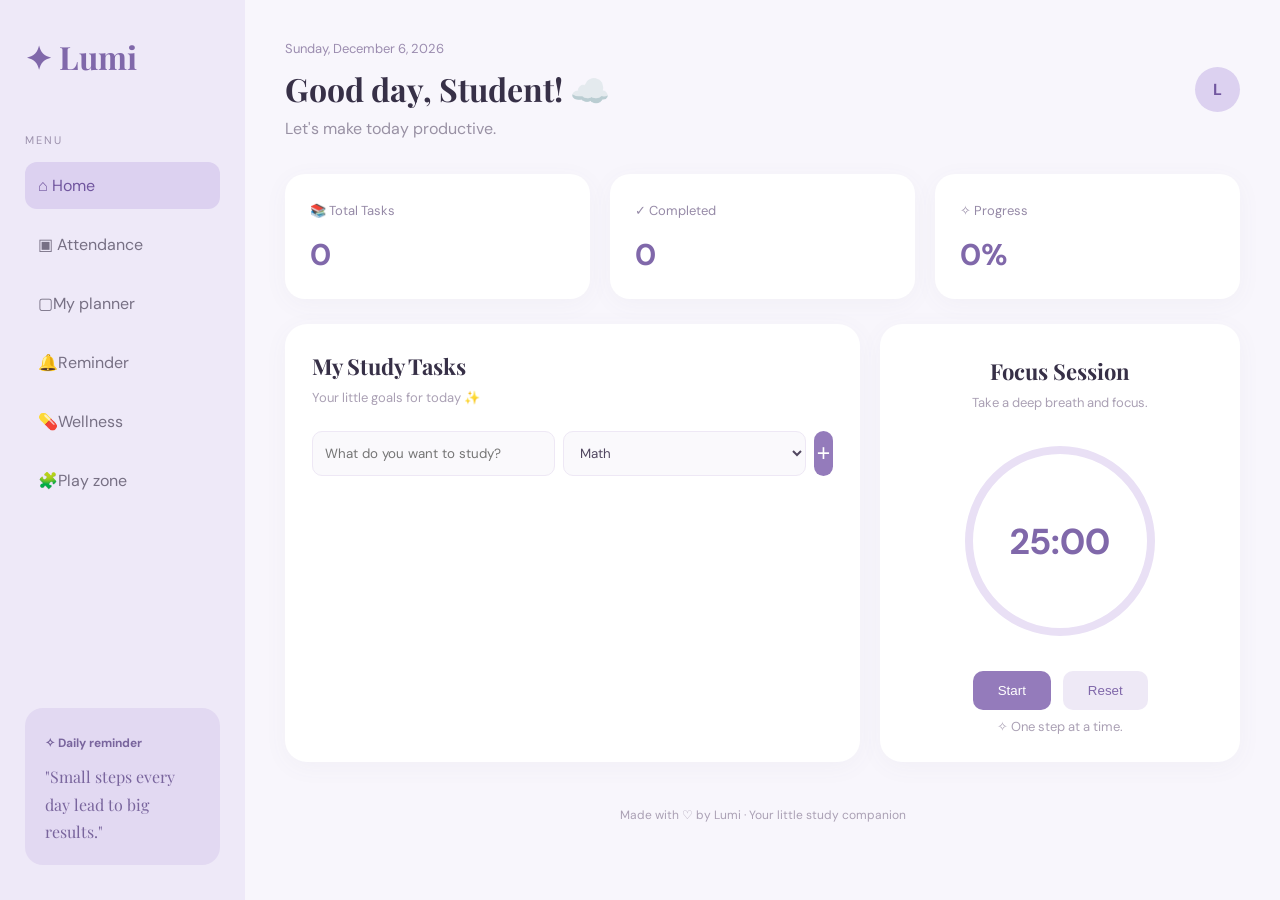
==== index.html @ 2d0493a5 "Initial setup" ====
<!DOCTYPE html>
<html lang="en">
<head>
    <meta charset="UTF-8">
    <meta name="viewport" content="width=device-width, initial-scale=1.0">
    <title>Lumi - Study Planner</title>
    <link rel="stylesheet" href="style.css">
</head>
<body>

    <div class="app">

        <aside class="sidebar">
            <h1 class="logo">✦ Lumi</h1>

            <p class="menu-title">MENU</p>
            <nav>
                <a href="#home" class="active">⌂ Home</a>
                <a href="C:\Users\Imtyaz\Favorites\lumi\Attendance.html">▣ Attendance</a>
                <a href="C:\Users\Imtyaz\Favorites\lumi\Planner.html">▢My planner</a>
                <a href="C:\Users\Imtyaz\Favorites\lumi\Reminder.html">🔔Reminder</a>
                <a href="C:\Users\Imtyaz\Favorites\lumi\Wellness.html">💊Wellness</a>
                <a href="C:\Users\Imtyaz\Favorites\lumi\Play.html">🧩Play zone</a>
            </nav>

            <div class="quote">
                <span>✧ Daily reminder</span>
                <p>"Small steps every day lead to big results."</p>
            </div>
        </aside>

        <main class="main">

            <header>
                <div>
                    <p class="date" id="today"></p>
                    <h2>Good day, Student! ☁️</h2>
                    <p class="subtitle">Let's make today productive.</p>
                </div>
                <div class="profile">L</div>
            </header>

            <section class="stats">
                <div class="stat-card">
                    <span>📚 Total Tasks</span>
                    <h2 id="totalTasks">0</h2>
                </div>

                <div class="stat-card">
                    <span>✓ Completed</span>
                    <h2 id="completedTasks">0</h2>
                </div>

                <div class="stat-card">
                    <span>✧ Progress</span>
                    <h2 id="progress">0%</h2>
                </div>
            </section>

            <section class="content-grid">

                <div class="panel" id="tasks">
                    <div class="section-heading">
                        <div>
                            <h3>My Study Tasks</h3>
                            <p>Your little goals for today ✨</p>
                        </div>
                    </div>

                    <div class="task-input">
                        <input type="text" id="taskInput"
                            placeholder="What do you want to study?">

                        <select id="subject">
                            <option value="Mathematics">Math</option>
                            <option value="Physics">Physics</option>
                            <option value="Chemistry">Chemistry</option>
                            <option value="Programming">Programming</option>
                            <option value="Other">Other</option>
                        </select>

                        <button id="addTask">+</button>
                    </div>

                    <div id="taskList"></div>
                </div>

                <div class="panel timer-panel" id="timer">
                    <h3>Focus Session</h3>
                    <p>Take a deep breath and focus.</p>

                    <div class="timer-circle">
                        <span id="timerDisplay">25:00</span>
                    </div>

                    <div class="timer-buttons">
                        <button id="startTimer">Start</button>
                        <button id="resetTimer">Reset</button>
                    </div>

                    <p class="timer-note">✧ One step at a time.</p>
                </div>

            </section>

            <footer>
                Made with ♡ by Lumi · Your little study companion
            </footer>

        </main>
    </div>

    <script src="script.js"></script>
</body>
</html>
---- style.css ----
@import url('https://fonts.googleapis.com/css2?family=DM+Sans:wght@400;500;600;700&family=Playfair+Display:wght@600;700&display=swap');

* {
    margin: 0;
    padding: 0;
    box-sizing: border-box;
}

body {
    font-family: 'DM Sans', sans-serif;
    background: #f8f6fc;
    color: #373047;
}

.app {
    display: flex;
    min-height: 100vh;
}

/* Sidebar */

.sidebar {
    width: 245px;
    background: #eee9f8;
    padding: 35px 25px;
    display: flex;
    flex-direction: column;
}

.logo {
    font-family: 'Playfair Display', serif;
    font-size: 32px;
    color: #8068aa;
    margin-bottom: 55px;
}

.menu-title {
    font-size: 11px;
    letter-spacing: 2px;
    color: #9c91ac;
    margin-bottom: 15px;
}

nav {
    display: flex;
    flex-direction: column;
    gap: 12px;
}

nav a {
    text-decoration: none;
    padding: 13px;
    border-radius: 12px;
    color: #777084;
    transition: 0.3s;
}

nav a:hover,
nav a.active {
    background: #dcd1f0;
    color: #71569f;
}

.quote {
    margin-top: auto;
    background: #e2d9f2;
    padding: 20px;
    border-radius: 18px;
    color: #79659d;
    line-height: 1.7;
}

.quote span {
    font-size: 12px;
    font-weight: bold;
}

.quote p {
    font-family: 'Playfair Display', serif;
    margin-top: 8px;
}

/* Main area */

.main {
    flex: 1;
    padding: 40px;
    max-width: 1500px;
}

header {
    display: flex;
    justify-content: space-between;
    align-items: center;
    margin-bottom: 35px;
}

.date {
    color: #9b8caf;
    font-size: 13px;
    margin-bottom: 10px;
}

header h2 {
    font-family: 'Playfair Display', serif;
    font-size: 32px;
}

.subtitle {
    color: #9991a4;
    margin-top: 8px;
}

.profile {
    background: #dcd1f0;
    color: #71569f;
    width: 45px;
    height: 45px;
    display: grid;
    place-items: center;
    border-radius: 50%;
    font-weight: bold;
}

/* Statistics */

.stats {
    display: grid;
    grid-template-columns: repeat(3, 1fr);
    gap: 20px;
    margin-bottom: 25px;
}

.stat-card {
    background: white;
    border-radius: 20px;
    padding: 25px;
    box-shadow: 0 5px 25px #71608a0c;
}

.stat-card span {
    color: #968aa7;
    font-size: 13px;
}

.stat-card h2 {
    margin-top: 15px;
    font-size: 30px;
    color: #8068aa;
}

/* Content */

.content-grid {
    display: grid;
    grid-template-columns: 1.6fr 1fr;
    gap: 20px;
}

.panel {
    background: white;
    border-radius: 22px;
    padding: 27px;
    box-shadow: 0 5px 25px #71608a0c;
}

.section-heading h3,
.panel h3 {
    font-family: 'Playfair Display', serif;
    font-size: 22px;
}

.section-heading p,
.timer-panel > p {
    font-size: 13px;
    color: #aaa0b4;
    margin-top: 8px;
}

/* Task input */

.task-input {
    display: flex;
    gap: 8px;
    margin: 25px 0;
}

.task-input input,
.task-input select {
    min-width: 0;
    width: 100%;
    padding: 12px;
    border: 1px solid #eee8f5;
    border-radius: 10px;
    outline: none;
    background: #faf9fc;
    font-family: inherit;
    color: #514760;
}

.task-input button {
    border: none;
    background: #947bbb;
    color: white;
    width: 45px;
    border-radius: 10px;
    font-size: 23px;
    cursor: pointer;
}

/* Task list */

.task-item {
    display: flex;
    justify-content: space-between;
    align-items: center;
    padding: 15px 5px;
    border-bottom: 1px solid #f0edf4;
    gap: 10px;
}

.task-info {
    display: flex;
    align-items: center;
    gap: 12px;
    min-width: 0;
}

.task-info input {
    accent-color: #947bbb;
    width: 17px;
    height: 17px;
    cursor: pointer;
}

.task-name {
    font-size: 14px;
    overflow-wrap: anywhere;
}

.task-subject {
    font-size: 11px;
    color: #a395b8;
    margin-top: 5px;
}

.completed .task-name {
    text-decoration: line-through;
    color: #aaa;
}

.delete-btn {
    border: none;
    background: #f8eef1;
    color: #bb8295;
    padding: 7px 10px;
    border-radius: 8px;
    cursor: pointer;
}

/* Timer */

.timer-panel {
    text-align: center;
}

.timer-panel h3 {
    margin-top: 5px;
}

.timer-circle {
    width: 190px;
    height: 190px;
    margin: 35px auto;
    border: 8px solid #e9e0f5;
    border-radius: 50%;
    display: grid;
    place-items: center;
    color: #8068aa;
}

.timer-circle span {
    font-size: 36px;
    font-weight: bold;
}

.timer-buttons {
    display: flex;
    justify-content: center;
    gap: 12px;
}

.timer-buttons button {
    border: none;
    padding: 12px 25px;
    border-radius: 10px;
    background: #947bbb;
    color: white;
    cursor: pointer;
}

.timer-buttons button:last-child {
    background: #eee9f6;
    color: #8068aa;
}

.timer-note {
    margin-top: 25px;
    color: #a395b8;
    font-size: 13px;
}

footer {
    text-align: center;
    color: #aaa0b4;
    font-size: 12px;
    margin-top: 45px;
}

/* Responsive */

@media (max-width: 850px) {
    .sidebar {
        width: 190px;
    }

    .main {
        padding: 25px;
    }

    .content-grid {
        grid-template-columns: 1fr;
    }
}

@media (max-width: 600px) {
    .app {
        flex-direction: column;
    }

    .sidebar {
        width: 100%;
        padding: 18px;
    }

    .logo {
        margin-bottom: 18px;
    }

    nav {
        flex-direction: row;
        flex-wrap: wrap;
    }

    .quote {
        display: none;
    }

    .main {
        padding: 20px;
    }

    header h2 {
        font-size: 24px;
    }

    .stats {
        grid-template-columns: 1fr;
        gap: 12px;
    }

    .task-input {
        flex-wrap: wrap;
    }

    .task-input input {
        flex: 1 1 100%;
    }
}
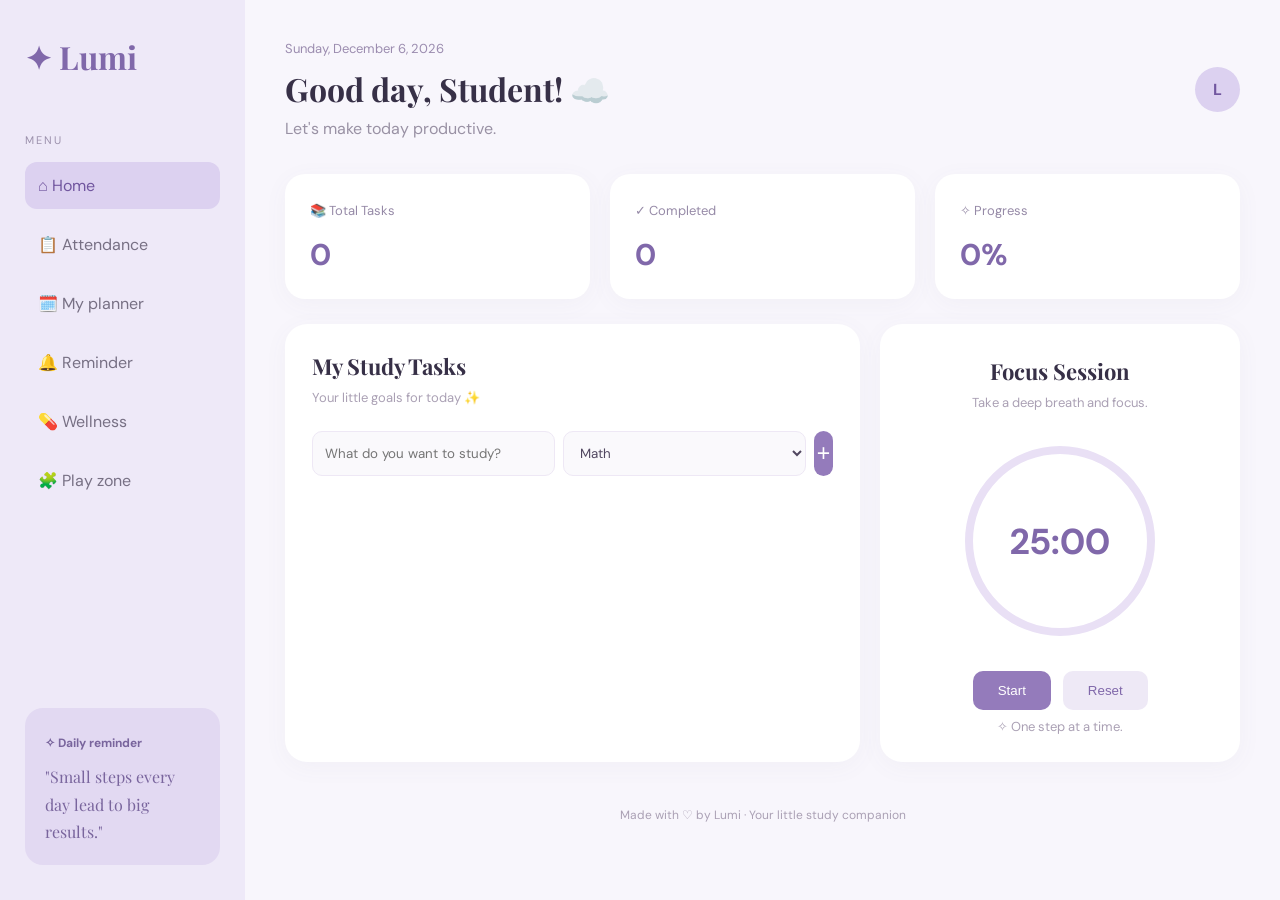
==== commit 9ab4bfe8: "fix path of side elements and change emoji" ====
--- a/index.html
+++ b/index.html
@@ -16,11 +16,11 @@
             <p class="menu-title">MENU</p>
             <nav>
                 <a href="#home" class="active">⌂ Home</a>
-                <a href="C:\Users\Imtyaz\Favorites\lumi\Attendance.html">▣ Attendance</a>
-                <a href="C:\Users\Imtyaz\Favorites\lumi\Planner.html">▢My planner</a>
-                <a href="C:\Users\Imtyaz\Favorites\lumi\Reminder.html">🔔Reminder</a>
-                <a href="C:\Users\Imtyaz\Favorites\lumi\Wellness.html">💊Wellness</a>
-                <a href="C:\Users\Imtyaz\Favorites\lumi\Play.html">🧩Play zone</a>
+                <a href="./Attendance.html">📋 Attendance</a>
+                <a href="./Planner.html">🗓️ My planner</a>
+                <a href="./Reminder.html">🔔 Reminder</a>
+                <a href="./Wellness.html">💊 Wellness</a>
+                <a href="./Play.html">🧩 Play zone</a>
             </nav>
 
             <div class="quote">
